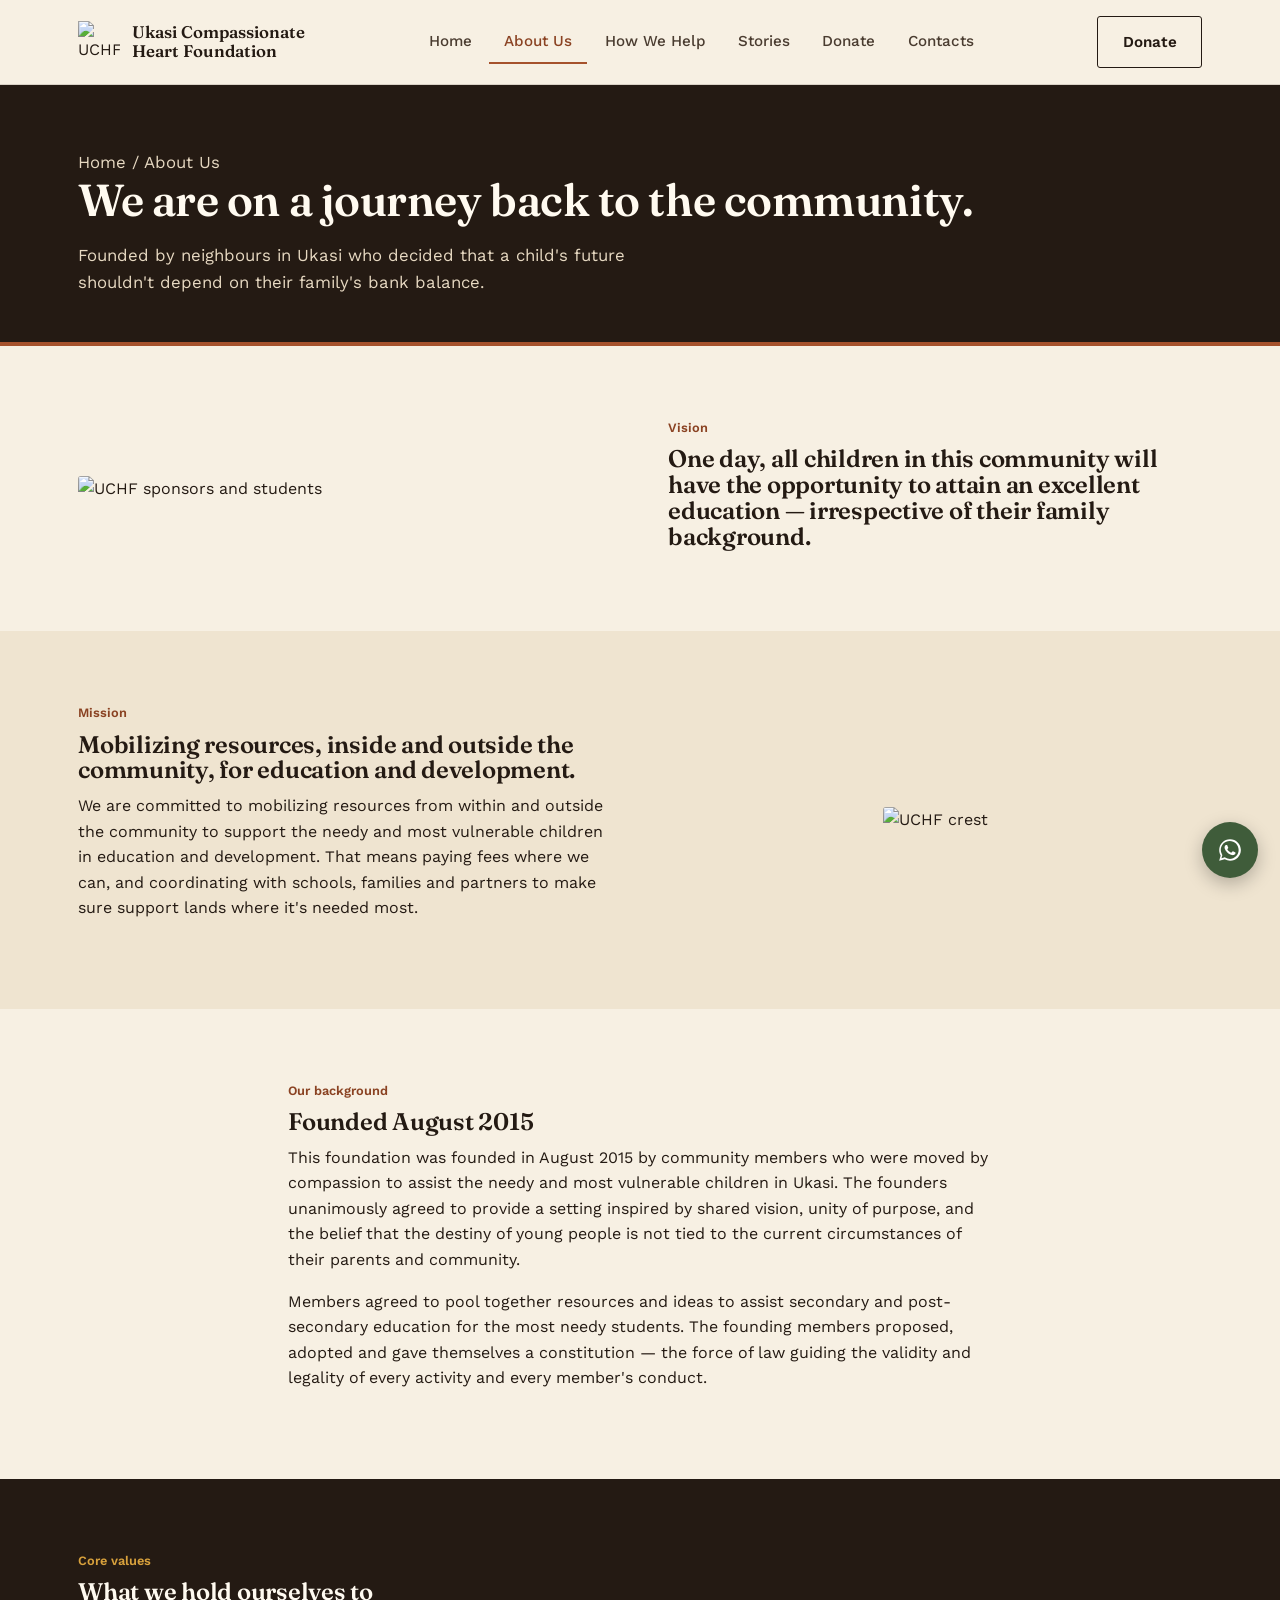
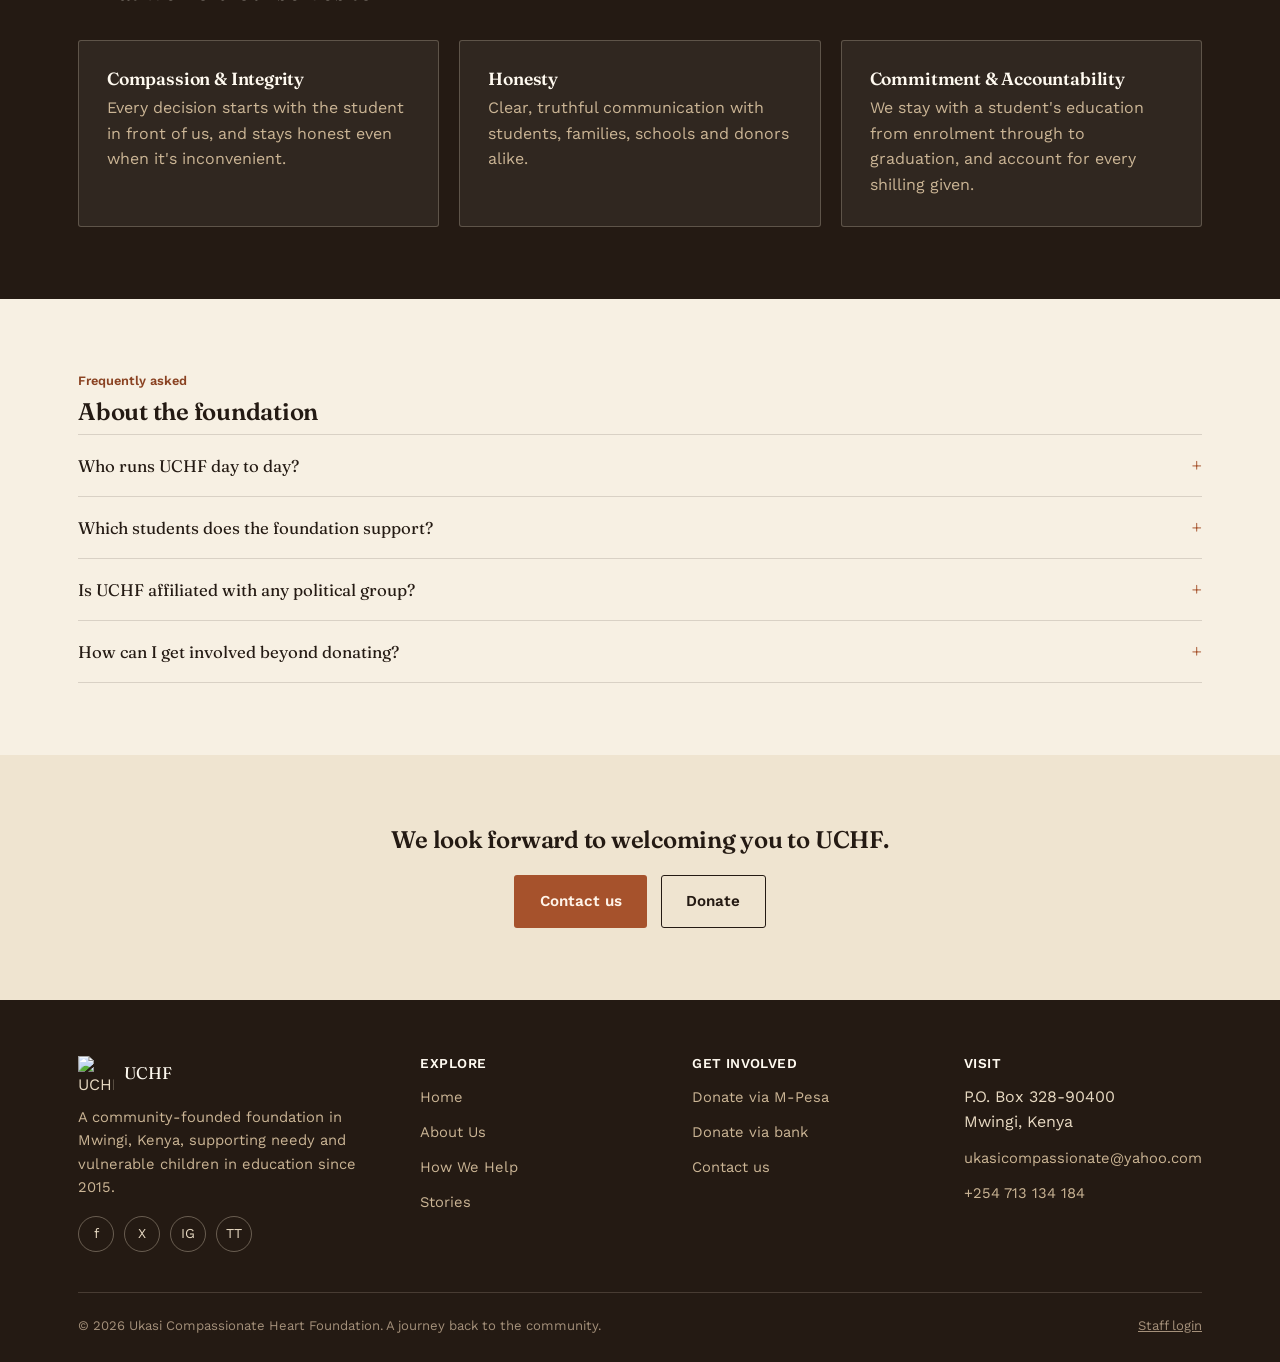
==== about.html @ 21df184b "feat: rebuild UCHF website as six-page interlinked static site - Recreate ukasicompassionateheart.or" ====
<!DOCTYPE html>
<html lang="en">
<head>
<meta charset="UTF-8">
<meta name="viewport" content="width=device-width, initial-scale=1">
<title>About Us — Ukasi Compassionate Heart Foundation</title>
<meta name="description" content="Founded in August 2015 in Mwingi, Kenya — UCHF's vision, mission, background and the constitution its founding members set for themselves.">
<link rel="icon" href="https://www.ukasicompassionateheart.org/wp-content/uploads/2025/10/uchf-logo.png">
<link rel="stylesheet" href="css/style.css">
</head>
<body data-page="about">

<header class="site">
  <div class="nav-inner">
    <a class="brand" href="index.html">
      <img src="https://www.ukasicompassionateheart.org/wp-content/uploads/2025/10/uchf-logo.png" alt="UCHF logo">
      <span class="brand-text">Ukasi Compassionate<br>Heart Foundation</span>
    </a>
    <nav class="primary">
      <a href="index.html" data-nav="home">Home</a>
      <a href="about.html" data-nav="about">About Us</a>
      <a href="programs.html" data-nav="programs">How We Help</a>
      <a href="stories.html" data-nav="stories">Stories</a>
      <a href="donate.html" data-nav="donate">Donate</a>
      <a href="contact.html" data-nav="contact">Contacts</a>
    </nav>
    <div class="nav-cta">
      <a href="donate.html" class="btn btn-outline">Donate</a>
      <button class="menu-toggle" aria-label="Toggle menu"><span></span></button>
    </div>
  </div>
</header>

<section class="page-hero">
  <div class="wrap">
    <p class="crumb"><a href="index.html">Home</a> / About Us</p>
    <h1>We are on a journey back to the community.</h1>
    <p>Founded by neighbours in Ukasi who decided that a child's future shouldn't depend on their family's bank balance.</p>
  </div>
</section>

<section>
  <div class="wrap two-col">
    <img src="https://www.ukasicompassionateheart.org/wp-content/uploads/2025/10/Lucid_Origin_a_photo_of_African_sponsors_supporting_a_few_Afri_1-1024x1024.jpg" alt="UCHF sponsors and students">
    <div>
      <p class="eyebrow">Vision</p>
      <h2>One day, all children in this community will have the opportunity to attain an excellent education — irrespective of their family background.</h2>
    </div>
  </div>
</section>

<section class="bg-deep">
  <div class="wrap two-col">
    <div>
      <p class="eyebrow">Mission</p>
      <h2>Mobilizing resources, inside and outside the community, for education and development.</h2>
      <p>We are committed to mobilizing resources from within and outside the community to support the needy and most vulnerable children in education and development. That means paying fees where we can, and coordinating with schools, families and partners to make sure support lands where it's needed most.</p>
    </div>
    <img src="https://www.ukasicompassionateheart.org/wp-content/uploads/2025/10/uchf-logo.png" alt="UCHF crest" style="max-width:240px;justify-self:center">
  </div>
</section>

<section>
  <div class="wrap" style="max-width:760px">
    <p class="eyebrow">Our background</p>
    <h2>Founded August 2015</h2>
    <p>This foundation was founded in August 2015 by community members who were moved by compassion to assist the needy and most vulnerable children in Ukasi. The founders unanimously agreed to provide a setting inspired by shared vision, unity of purpose, and the belief that the destiny of young people is not tied to the current circumstances of their parents and community.</p>
    <p>Members agreed to pool together resources and ideas to assist secondary and post-secondary education for the most needy students. The founding members proposed, adopted and gave themselves a constitution — the force of law guiding the validity and legality of every activity and every member's conduct.</p>
  </div>
</section>

<section class="bg-ink">
  <div class="wrap">
    <div class="section-head">
      <p class="eyebrow">Core values</p>
      <h2>What we hold ourselves to</h2>
    </div>
    <div class="grid-3" style="gap:20px">
      <div class="card" style="background:rgba(255,252,245,.06);border-color:rgba(231,217,194,.25)">
        <h3 style="color:#fffaf0;font-size:1.1rem">Compassion &amp; Integrity</h3>
        <p style="color:#cbb595;margin:0">Every decision starts with the student in front of us, and stays honest even when it's inconvenient.</p>
      </div>
      <div class="card" style="background:rgba(255,252,245,.06);border-color:rgba(231,217,194,.25)">
        <h3 style="color:#fffaf0;font-size:1.1rem">Honesty</h3>
        <p style="color:#cbb595;margin:0">Clear, truthful communication with students, families, schools and donors alike.</p>
      </div>
      <div class="card" style="background:rgba(255,252,245,.06);border-color:rgba(231,217,194,.25)">
        <h3 style="color:#fffaf0;font-size:1.1rem">Commitment &amp; Accountability</h3>
        <p style="color:#cbb595;margin:0">We stay with a student's education from enrolment through to graduation, and account for every shilling given.</p>
      </div>
    </div>
  </div>
</section>

<section>
  <div class="wrap">
    <p class="eyebrow">Frequently asked</p>
    <h2>About the foundation</h2>
    <div class="accordion">
      <div class="accordion-item">
        <button class="accordion-q"><span>Who runs UCHF day to day?</span><span class="plus">+</span></button>
        <div class="accordion-a"><p>UCHF is led by community members, including Chairman Patrick Kitonga, alongside volunteers such as Reverend Moses Muthui, who work directly with schools and families to identify students in need and see fee payments through.</p></div>
      </div>
      <div class="accordion-item">
        <button class="accordion-q"><span>Which students does the foundation support?</span><span class="plus">+</span></button>
        <div class="accordion-a"><p>Needy and vulnerable secondary and post-secondary students connected to the Ukasi community — including students with disabilities, such as beneficiaries at Maii School for the Blind and Ngaaie Special School. See real examples on our <a href="stories.html">Stories</a> page.</p></div>
      </div>
      <div class="accordion-item">
        <button class="accordion-q"><span>Is UCHF affiliated with any political group?</span><span class="plus">+</span></button>
        <div class="accordion-a"><p>No. UCHF is non-political but practical, and positions itself as a complement to — not a competitor of — other development efforts in the area.</p></div>
      </div>
      <div class="accordion-item">
        <button class="accordion-q"><span>How can I get involved beyond donating?</span><span class="plus">+</span></button>
        <div class="accordion-a"><p>Reach out through our <a href="contact.html">Contacts page</a> — we welcome volunteers, partner organisations and anyone who wants to join the network of like-minded people working toward the same goal.</p></div>
      </div>
    </div>
  </div>
</section>

<section class="bg-deep center">
  <div class="wrap" style="max-width:640px">
    <h2>We look forward to welcoming you to UCHF.</h2>
    <div class="hero-actions" style="justify-content:center;margin-top:1.4em">
      <a href="contact.html" class="btn btn-clay">Contact us</a>
      <a href="donate.html" class="btn btn-outline">Donate</a>
    </div>
  </div>
</section>

<div id="uchf-footer"></div>
<script src="js/main.js"></script>
<script src="js/footer.js"></script>
<div class="lightbox" id="lightbox"><button class="lightbox-close" aria-label="Close">✕</button><img src="" alt=""></div>
<div class="toast" id="toast"></div>
<div class="wa-widget" id="wa-widget">
  <div class="wa-panel" id="wa-panel">
    <div class="wa-panel-head">
      <img src="https://www.ukasicompassionateheart.org/wp-content/uploads/2025/10/uchf-logo.png" alt="UCHF logo">
      <div><strong>Ukasi Compassionate Heart Foundation</strong><span>Typically replies within a day</span></div>
    </div>
    <p class="wa-panel-msg">Hi 👋 — have a question about donating or sponsoring a student? Message us directly on WhatsApp.</p>
    <a class="wa-start" href="https://wa.me/254713134184?text=Hi%20UCHF%2C%20I%27d%20like%20to%20ask%20about..." target="_blank" rel="noopener">Start chat</a>
  </div>
  <button class="wa-toggle-btn" id="wa-toggle" aria-label="Toggle WhatsApp chat" aria-expanded="false">
    <svg class="ic-chat" viewBox="0 0 24 24"><path d="M12.04 2c-5.52 0-10 4.48-10 10 0 1.77.46 3.5 1.34 5.02L2 22l5.13-1.35A9.96 9.96 0 0 0 12.04 22c5.52 0 10-4.48 10-10s-4.48-10-10-10zm0 18.2c-1.6 0-3.16-.43-4.52-1.24l-.32-.19-3.05.8.81-2.97-.21-.3a8.2 8.2 0 0 1-1.26-4.3c0-4.54 3.7-8.24 8.25-8.24 4.54 0 8.24 3.7 8.24 8.24 0 4.55-3.7 8.2-8.24 8.2zm4.52-6.16c-.25-.13-1.47-.72-1.7-.81-.23-.08-.4-.13-.56.13-.17.25-.64.81-.79.98-.14.17-.29.19-.54.06-.25-.13-1.04-.38-1.98-1.22-.73-.65-1.23-1.46-1.37-1.71-.14-.25-.02-.38.11-.51.11-.11.25-.29.37-.44.12-.15.16-.25.25-.42.08-.17.04-.31-.02-.44-.06-.13-.56-1.35-.77-1.85-.2-.48-.41-.42-.56-.43h-.48c-.17 0-.44.06-.67.31-.23.25-.87.85-.87 2.08 0 1.23.89 2.42 1.02 2.58.13.17 1.75 2.67 4.24 3.74.59.26 1.06.41 1.42.52.6.19 1.14.16 1.57.1.48-.07 1.47-.6 1.68-1.18.21-.58.21-1.08.14-1.18-.06-.1-.23-.16-.48-.29z"/></svg>
    <svg class="ic-close" viewBox="0 0 24 24"><path d="M6 6L18 18M18 6L6 18" stroke="#fff" stroke-width="2.4" stroke-linecap="round"/></svg>
  </button>
</div>
</body>
</html>
---- css/style.css ----
@import url('https://fonts.googleapis.com/css2?family=Fraunces:ital,opsz,wght@0,9..144,400;0,9..144,500;0,9..144,600;0,9..144,700;1,9..144,500&family=Work+Sans:wght@400;500;600;700&display=swap');

:root{
  --ink:#241a13;
  --ink-soft:#4a3c30;
  --paper:#f7f0e3;
  --paper-deep:#efe4d0;
  --card:#fffcf5;
  --clay:#a6522c;
  --clay-deep:#8a4222;
  --gold:#d8a13c;
  --green:#3f5c3a;
  --green-deep:#2c4128;
  --line:rgba(36,26,19,.14);
  --shadow:0 1px 0 rgba(36,26,19,.08);
  --radius:3px;
  --maxw:1180px;
}

*{box-sizing:border-box}
html{scroll-behavior:smooth}
body{
  margin:0;
  background:var(--paper);
  color:var(--ink);
  font-family:'Work Sans',system-ui,sans-serif;
  font-size:16px;
  line-height:1.6;
  -webkit-font-smoothing:antialiased;
}
img{max-width:100%;display:block}
a{color:inherit}
h1,h2,h3,h4{
  font-family:'Fraunces',Georgia,serif;
  font-weight:600;
  line-height:1.08;
  margin:0 0 .4em;
  letter-spacing:-.01em;
}
p{margin:0 0 1em}
.wrap{max-width:var(--maxw);margin:0 auto;padding:0 28px}
.eyebrow{
  font-family:'Work Sans',sans-serif;
  font-size:.8rem;
  font-weight:600;
  color:var(--clay-deep);
  margin:0 0 .6em;
}
.btn{
  display:inline-flex;
  align-items:center;
  gap:.5em;
  padding:.85em 1.6em;
  border-radius:var(--radius);
  font-weight:600;
  font-size:.95rem;
  text-decoration:none;
  border:1.5px solid transparent;
  cursor:pointer;
  transition:transform .15s ease, background-color .15s ease, border-color .15s ease, color .15s ease;
  font-family:'Work Sans',sans-serif;
}
.btn:hover{transform:translateY(-1px)}
.btn-clay{background:var(--clay);color:#fff4e9}
.btn-clay:hover{background:var(--clay-deep)}
.btn-outline{border-color:var(--ink);color:var(--ink);background:transparent}
.btn-outline:hover{background:var(--ink);color:var(--paper)}
.btn-ghost{border-color:rgba(255,252,245,.5);color:#fffaf0;background:transparent}
.btn-ghost:hover{background:rgba(255,252,245,.15)}

/* ---------- header ---------- */
header.site{
  position:sticky;top:0;z-index:50;
  background:var(--paper);
  border-bottom:1px solid var(--line);
}
.nav-inner{
  max-width:var(--maxw);margin:0 auto;padding:16px 28px;
  display:flex;align-items:center;justify-content:space-between;
}
.brand{display:flex;align-items:center;gap:12px;text-decoration:none}
.brand img{height:42px;width:42px;object-fit:contain}
.brand-text{font-family:'Fraunces',serif;font-weight:600;font-size:1.05rem;color:var(--ink);line-height:1.15}
.brand-text small{display:block;font-family:'Work Sans',sans-serif;font-weight:500;font-size:.68rem;letter-spacing:.02em;color:var(--ink-soft)}
nav.primary{display:flex;align-items:center;gap:2px}
nav.primary a{
  padding:.6em 1em;text-decoration:none;color:var(--ink-soft);
  font-weight:500;font-size:.95rem;border-bottom:2px solid transparent;
}
nav.primary a:hover{color:var(--ink)}
nav.primary a.active{color:var(--clay-deep);border-bottom-color:var(--clay)}
.nav-cta{display:flex;align-items:center;gap:10px}
.menu-toggle{
  display:none;background:none;border:1.5px solid var(--ink);border-radius:var(--radius);
  width:42px;height:42px;cursor:pointer;position:relative;
}
.menu-toggle span, .menu-toggle span::before, .menu-toggle span::after{
  content:'';position:absolute;left:11px;right:11px;height:2px;background:var(--ink);transition:.2s;
}
.menu-toggle span{top:20px}
.menu-toggle span::before{top:-7px}
.menu-toggle span::after{top:7px}
.menu-toggle.open span{background:transparent}
.menu-toggle.open span::before{transform:rotate(45deg);top:0}
.menu-toggle.open span::after{transform:rotate(-45deg);top:0}

@media (max-width:860px){
  nav.primary{
    position:fixed;inset:73px 0 0 0;background:var(--paper);
    flex-direction:column;align-items:stretch;padding:10px 28px 28px;
    transform:translateY(-8px);opacity:0;pointer-events:none;transition:.18s ease;
    border-top:1px solid var(--line);
  }
  nav.primary.open{transform:translateY(0);opacity:1;pointer-events:auto}
  nav.primary a{padding:.9em 0;border-bottom:1px solid var(--line);font-size:1.05rem}
  .nav-cta .btn-outline{display:none}
  .menu-toggle{display:block}
}

/* ---------- hero ---------- */
.hero{position:relative;overflow:hidden;background:var(--ink)}
.hero-grid{
  max-width:var(--maxw);margin:0 auto;padding:0 28px;
  display:grid;grid-template-columns:1.1fr .9fr;align-items:center;gap:40px;min-height:560px;
}
.hero-copy{padding:64px 0;color:#fbf4e6}
.hero h1{font-size:clamp(2.4rem,5vw,3.6rem);color:#fffaf0}
.hero p.lede{font-size:1.15rem;color:#e7d9c2;max-width:46ch;margin-bottom:1.6em}
.hero-actions{display:flex;gap:14px;flex-wrap:wrap}
.hero-photo{position:relative;height:100%;min-height:420px}
.hero-photo img{width:100%;height:100%;object-fit:cover;border-radius:var(--radius)}
.hero-photo::after{
  content:'';position:absolute;inset:0;
  background:linear-gradient(160deg, rgba(166,82,44,.28), transparent 55%);
  border-radius:var(--radius);
}
@media (max-width:860px){
  .hero-grid{grid-template-columns:1fr;min-height:auto}
  .hero-photo{min-height:260px;order:-1;margin-top:28px}
  .hero-copy{padding:36px 0 8px}
}

/* page header (non-home) */
.page-hero{background:var(--ink);color:#fbf4e6;padding:64px 0 46px;border-bottom:4px solid var(--clay)}
.page-hero h1{color:#fffaf0;font-size:clamp(2rem,4vw,2.8rem)}
.page-hero p{color:#e7d9c2;max-width:60ch;font-size:1.05rem;margin:0}
.crumb{font-size:.85rem;color:#cbb595;margin-bottom:.8em}
.crumb a{color:#e7d9c2;text-decoration:none}
.crumb a:hover{text-decoration:underline}

/* ---------- sections ---------- */
section{padding:72px 0}
section.tight{padding:48px 0}
.section-head{max-width:640px;margin-bottom:2.2em}
.section-head.center{margin-left:auto;margin-right:auto;text-align:center}
.bg-deep{background:var(--paper-deep)}
.bg-ink{background:var(--ink);color:#f3e8d6}
.bg-ink h2{color:#fffaf0}
.bg-ink .eyebrow{color:var(--gold)}

.two-col{display:grid;grid-template-columns:1fr 1fr;gap:56px;align-items:center}
@media (max-width:860px){.two-col{grid-template-columns:1fr;gap:32px}}
.two-col img{border-radius:var(--radius)}

.grid-3{display:grid;grid-template-columns:repeat(3,1fr);gap:28px}
.grid-2{display:grid;grid-template-columns:1fr 1fr;gap:28px}
@media (max-width:860px){.grid-3{grid-template-columns:1fr}.grid-2{grid-template-columns:1fr}}

.card{
  background:var(--card);border:1px solid var(--line);border-radius:var(--radius);
  padding:28px;
}

.value-list{list-style:none;margin:0;padding:0;display:grid;gap:0}
.value-list li{
  padding:18px 0;border-top:1px solid var(--line);
  display:flex;gap:18px;align-items:baseline;
}
.value-list li:last-child{border-bottom:1px solid var(--line)}
.value-list .num{font-family:'Fraunces',serif;font-size:.85rem;color:var(--clay-deep);min-width:2em}

.goal-list{list-style:none;margin:0;padding:0}
.goal-list li{
  padding:16px 0 16px 22px;border-top:1px solid var(--line);position:relative;
}
.goal-list li:last-child{border-bottom:1px solid var(--line)}
.goal-list li::before{
  content:'';position:absolute;left:0;top:26px;width:9px;height:9px;background:var(--green);border-radius:50%;
}

/* highlight / story cards */
.story-card{
  display:flex;flex-direction:column;background:var(--card);border:1px solid var(--line);border-radius:var(--radius);overflow:hidden;
}
.story-card .thumb{aspect-ratio:4/3;overflow:hidden;background:var(--paper-deep);cursor:zoom-in}
.story-card .thumb img{width:100%;height:100%;object-fit:cover;transition:transform .4s ease}
.story-card:hover .thumb img{transform:scale(1.045)}
.story-card .body{padding:22px 22px 24px;display:flex;flex-direction:column;gap:.5em;flex:1}
.story-card .date{font-size:.78rem;color:var(--ink-soft);letter-spacing:.02em}
.story-card h3{font-size:1.15rem;margin:0}
.story-card p{color:var(--ink-soft);font-size:.95rem;margin:0;flex:1}
.story-card .readmore{font-size:.88rem;font-weight:600;color:var(--clay-deep);text-decoration:none;margin-top:.4em}

.filter-row{display:flex;gap:10px;flex-wrap:wrap;margin-bottom:32px}
.filter-btn{
  border:1.5px solid var(--ink);background:transparent;color:var(--ink);
  padding:.5em 1.1em;border-radius:999px;font-family:'Work Sans',sans-serif;
  font-size:.86rem;font-weight:600;cursor:pointer;transition:.15s;
}
.filter-btn.active,.filter-btn:hover{background:var(--ink);color:var(--paper)}

/* stats */
.stat-row{display:flex;flex-wrap:wrap;gap:0;border-top:1px solid var(--line);border-bottom:1px solid var(--line)}
.stat{flex:1;min-width:150px;padding:26px 20px;border-left:1px solid var(--line)}
.stat:first-child{border-left:none}
.stat .n{font-family:'Fraunces',serif;font-size:2.2rem;color:var(--clay-deep);display:block}
.stat .l{font-size:.85rem;color:var(--ink-soft)}
@media (max-width:640px){.stat{border-left:none;border-top:1px solid var(--line)}.stat:first-child{border-top:none}}

/* donate */
.tabs{display:flex;gap:8px;margin-bottom:0;border-bottom:1px solid var(--line)}
.tab-btn{
  background:none;border:none;padding:14px 22px;font-family:'Work Sans',sans-serif;
  font-weight:600;font-size:.98rem;color:var(--ink-soft);cursor:pointer;border-bottom:2px solid transparent;margin-bottom:-1px;
}
.tab-btn.active{color:var(--ink);border-bottom-color:var(--clay)}
.tab-panel{display:none;padding:32px 0}
.tab-panel.active{display:block}
.give-row{
  display:flex;align-items:center;justify-content:space-between;gap:16px;
  padding:16px 20px;background:var(--card);border:1px solid var(--line);border-radius:var(--radius);margin-bottom:12px;
}
.give-row .lbl{font-size:.78rem;color:var(--ink-soft);letter-spacing:.02em}
.give-row .val{font-family:'Fraunces',serif;font-size:1.3rem}
.copy-btn{
  border:1.5px solid var(--ink);background:transparent;border-radius:var(--radius);
  padding:.5em .9em;font-size:.82rem;font-weight:600;cursor:pointer;white-space:nowrap;
}
.copy-btn:hover{background:var(--ink);color:var(--paper)}
.copy-btn.copied{background:var(--green);border-color:var(--green);color:#fff}

/* contact */
.contact-grid{display:grid;grid-template-columns:.9fr 1.1fr;gap:48px}
@media (max-width:860px){.contact-grid{grid-template-columns:1fr}}
.field{margin-bottom:18px}
.field label{display:block;font-size:.85rem;font-weight:600;margin-bottom:.4em}
.field input,.field textarea,.field select{
  width:100%;padding:.85em 1em;border:1.5px solid var(--line);border-radius:var(--radius);
  font-family:'Work Sans',sans-serif;font-size:.98rem;background:var(--card);color:var(--ink);
}
.field textarea{resize:vertical;min-height:120px}
.field input:focus,.field textarea:focus,.field select:focus{outline:2px solid var(--clay);outline-offset:1px;border-color:var(--clay)}
.map-frame{border:1px solid var(--line);border-radius:var(--radius);overflow:hidden;height:280px}
.map-frame iframe{width:100%;height:100%;border:0}

.contact-item{display:flex;gap:16px;padding:18px 0;border-top:1px solid var(--line)}
.contact-item:last-child{border-bottom:1px solid var(--line)}
.contact-item .ic{
  width:40px;height:40px;border-radius:50%;background:var(--paper-deep);
  display:flex;align-items:center;justify-content:center;flex-shrink:0;color:var(--clay-deep);font-weight:700;
}
.contact-item h4{margin:0 0 .2em;font-size:1rem;font-family:'Work Sans',sans-serif;font-weight:600}
.contact-item p{margin:0;color:var(--ink-soft);font-size:.94rem}
.contact-item a{color:var(--ink-soft);text-decoration:none}
.contact-item a:hover{color:var(--clay-deep)}

/* accordion (goals/faq) */
.accordion-item{border-top:1px solid var(--line)}
.accordion-item:last-child{border-bottom:1px solid var(--line)}
.accordion-q{
  width:100%;text-align:left;background:none;border:none;padding:18px 0;
  display:flex;justify-content:space-between;align-items:center;cursor:pointer;
  font-family:'Fraunces',serif;font-size:1.05rem;color:var(--ink);gap:20px;
}
.accordion-q .plus{font-size:1.3rem;color:var(--clay);transition:transform .2s;flex-shrink:0}
.accordion-item.open .plus{transform:rotate(45deg)}
.accordion-a{max-height:0;overflow:hidden;transition:max-height .25s ease}
.accordion-a p{padding-bottom:18px;color:var(--ink-soft);max-width:65ch}

/* footer */
footer.site{background:var(--ink);color:#e7d9c2;padding:56px 0 26px;margin-top:0}
.footer-grid{display:grid;grid-template-columns:1.3fr 1fr 1fr 1fr;gap:36px;margin-bottom:40px}
@media (max-width:760px){.footer-grid{grid-template-columns:1fr 1fr}}
.footer-grid h4{color:#fffaf0;font-family:'Work Sans',sans-serif;font-size:.85rem;letter-spacing:.03em;margin-bottom:1em}
.footer-grid ul{list-style:none;margin:0;padding:0}
.footer-grid li{margin-bottom:.6em}
.footer-grid a{color:#cbb595;text-decoration:none;font-size:.92rem}
.footer-grid a:hover{color:#fffaf0}
.footer-brand{display:flex;align-items:center;gap:10px;margin-bottom:14px}
.footer-brand img{height:36px;width:36px}
.footer-brand span{font-family:'Fraunces',serif;color:#fffaf0;font-size:1.05rem}
.social-row{display:flex;gap:10px;margin-top:16px}
.social-row a{
  width:36px;height:36px;border-radius:50%;border:1px solid rgba(231,217,194,.35);
  display:flex;align-items:center;justify-content:center;text-decoration:none;color:#e7d9c2;font-size:.85rem;
}
.social-row a:hover{background:rgba(231,217,194,.12)}
.footer-bottom{
  border-top:1px solid rgba(231,217,194,.18);padding-top:22px;
  display:flex;justify-content:space-between;flex-wrap:wrap;gap:10px;font-size:.82rem;color:#a4907a;
}

/* whatsapp toggle widget */
.wa-widget{position:fixed;right:22px;bottom:22px;z-index:60;display:flex;flex-direction:column;align-items:flex-end;gap:14px}

.wa-panel{
  width:300px;max-width:calc(100vw - 44px);
  background:var(--card);border:1px solid var(--line);border-radius:10px;
  box-shadow:0 16px 40px rgba(20,14,9,.28);
  overflow:hidden;
  transform:translateY(12px) scale(.97);opacity:0;pointer-events:none;
  transition:transform .18s ease, opacity .18s ease;
}
.wa-widget.open .wa-panel{transform:translateY(0) scale(1);opacity:1;pointer-events:auto}

.wa-panel-head{
  background:var(--green);color:#fff;padding:16px 18px;
  display:flex;align-items:center;gap:12px;
}
.wa-panel-head img{width:34px;height:34px;border-radius:50%;background:#fff;object-fit:contain;padding:2px}
.wa-panel-head strong{display:block;font-family:'Work Sans',sans-serif;font-size:.92rem}
.wa-panel-head span{display:block;font-size:.76rem;color:rgba(255,255,255,.85)}

.wa-panel-msg{
  margin:16px 18px 0;padding:12px 14px;background:var(--paper-deep);
  border-radius:10px 10px 10px 2px;font-size:.88rem;color:var(--ink-soft);line-height:1.5;
}
.wa-start{
  display:block;margin:14px 18px 18px;text-align:center;
  background:var(--green);color:#fff;text-decoration:none;font-weight:600;
  padding:.75em 1em;border-radius:8px;font-size:.92rem;transition:background .15s;
}
.wa-start:hover{background:var(--green-deep)}

.wa-toggle-btn{
  background:var(--green);color:#fff;width:56px;height:56px;border-radius:50%;border:none;
  display:flex;align-items:center;justify-content:center;cursor:pointer;
  box-shadow:0 6px 18px rgba(0,0,0,.25);transition:transform .15s;position:relative;flex-shrink:0;
}
.wa-toggle-btn:hover{transform:scale(1.06)}
.wa-toggle-btn svg{width:26px;height:26px;fill:#fff;position:absolute;transition:opacity .15s, transform .15s}
.wa-toggle-btn .ic-close{opacity:0;transform:scale(.6) rotate(-45deg)}
.wa-widget.open .wa-toggle-btn .ic-chat{opacity:0;transform:scale(.6) rotate(45deg)}
.wa-widget.open .wa-toggle-btn .ic-close{opacity:1;transform:scale(1) rotate(0)}

/* lightbox */
.lightbox{
  position:fixed;inset:0;background:rgba(20,14,9,.88);z-index:100;
  display:none;align-items:center;justify-content:center;padding:40px;
}
.lightbox.open{display:flex}
.lightbox img{max-width:min(900px,92vw);max-height:86vh;border-radius:4px}
.lightbox-close{
  position:absolute;top:24px;right:28px;background:none;border:1.5px solid #f3e8d6;color:#f3e8d6;
  width:42px;height:42px;border-radius:50%;cursor:pointer;font-size:1.2rem;
}

/* toast */
.toast{
  position:fixed;left:50%;bottom:28px;transform:translate(-50%,20px);
  background:var(--ink);color:#fdf6e8;padding:14px 22px;border-radius:var(--radius);
  font-size:.92rem;opacity:0;pointer-events:none;transition:.25s;z-index:120;
}
.toast.show{opacity:1;transform:translate(-50%,0)}

/* utils */
.mt-0{margin-top:0}
.center{text-align:center}
.small{font-size:.88rem;color:var(--ink-soft)}
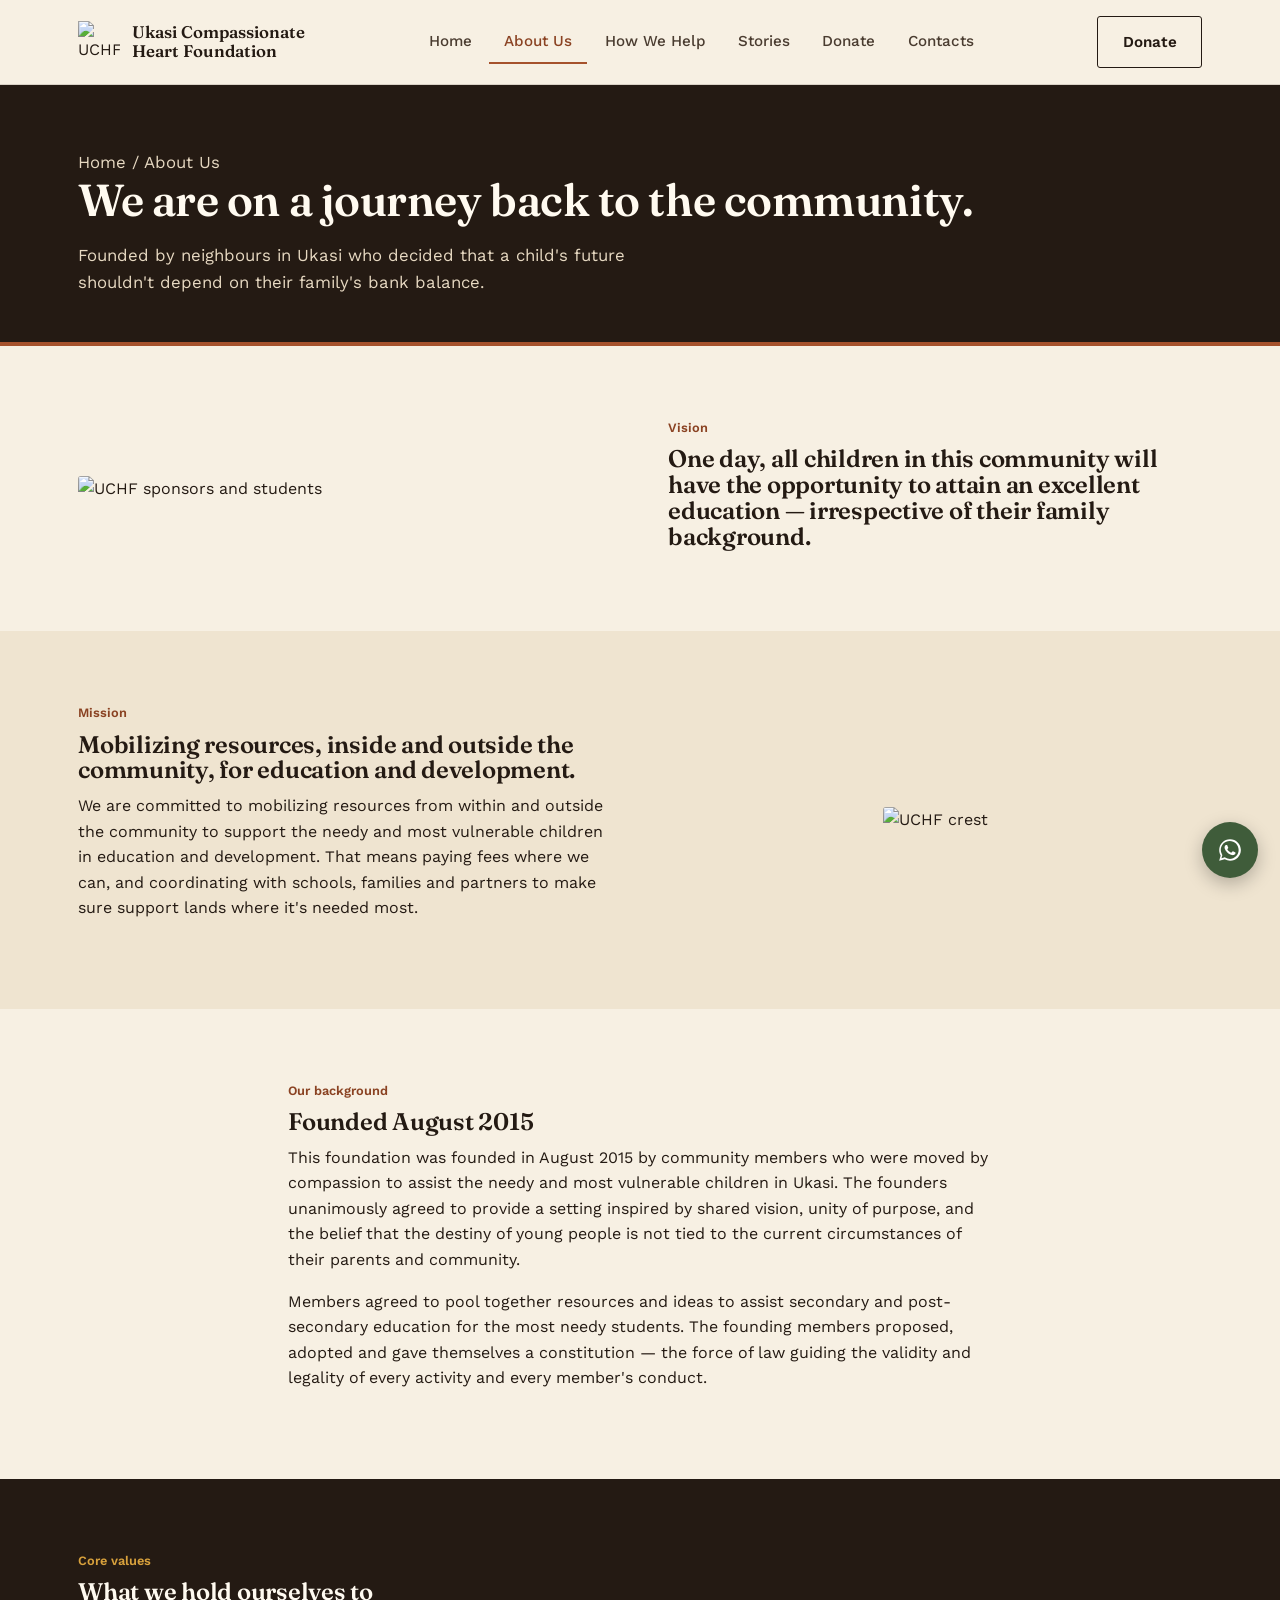
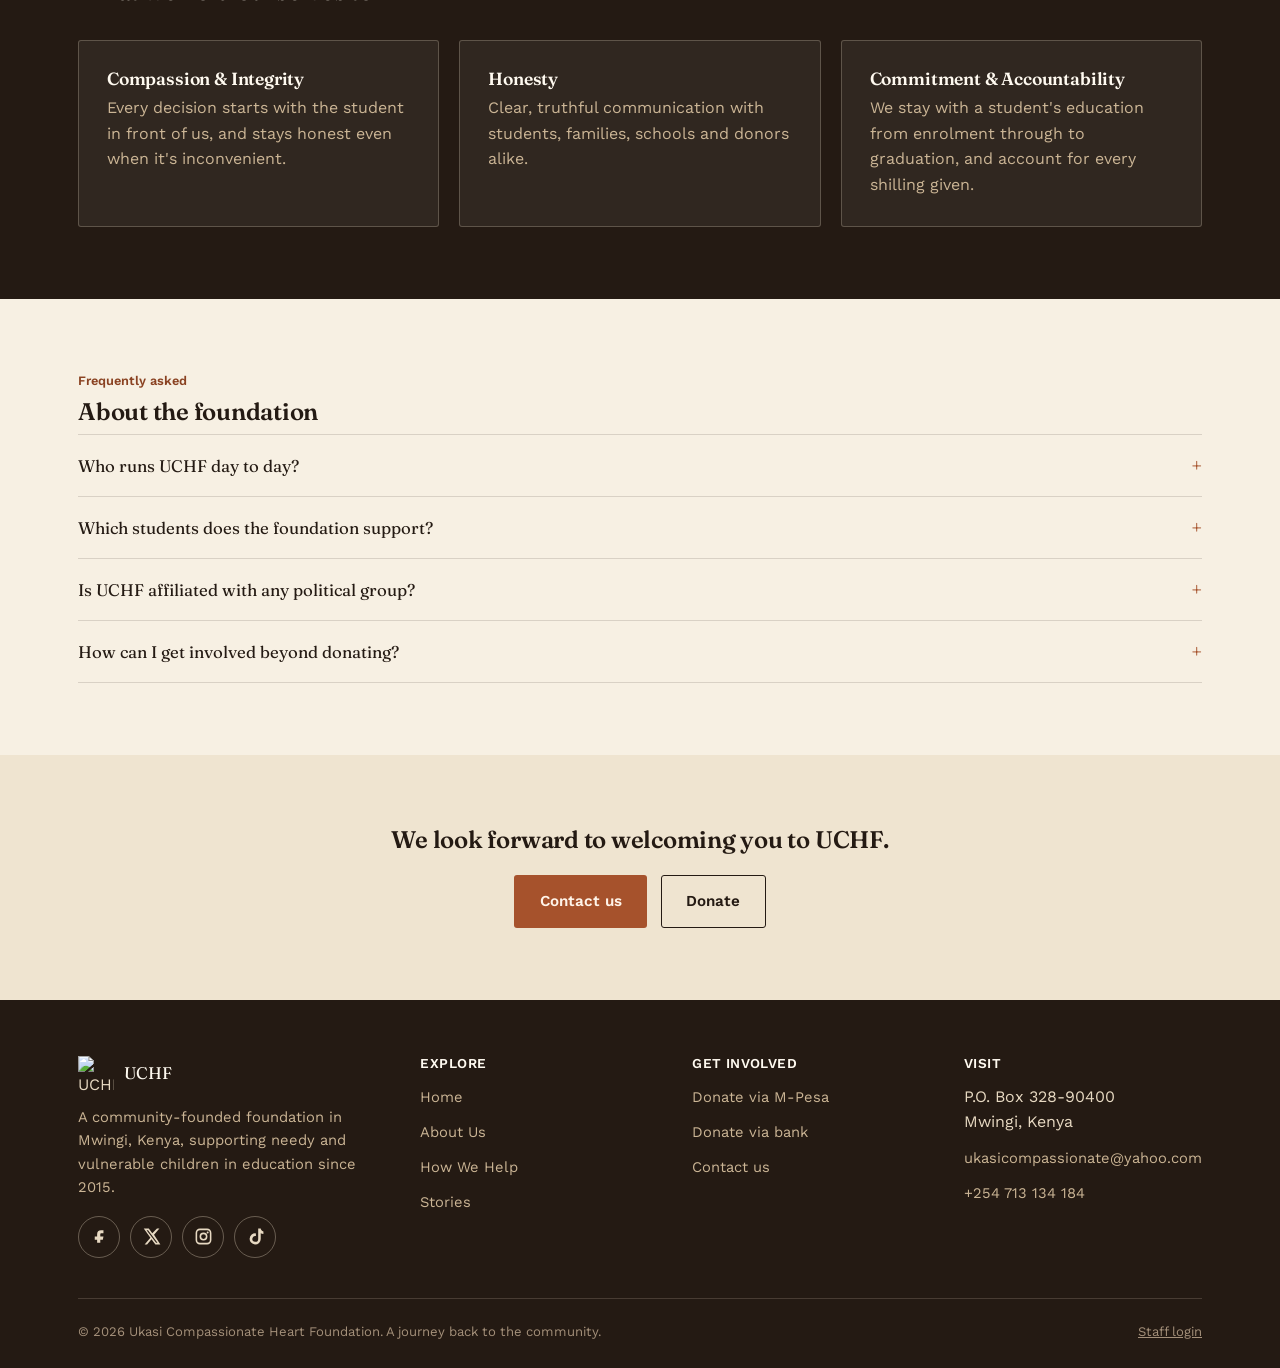
==== commit 654f962c: "feat: replace logo links with SVG favicon across all pages" ====
--- a/about.html
+++ b/about.html
@@ -5,7 +5,7 @@
 <meta name="viewport" content="width=device-width, initial-scale=1">
 <title>About Us — Ukasi Compassionate Heart Foundation</title>
 <meta name="description" content="Founded in August 2015 in Mwingi, Kenya — UCHF's vision, mission, background and the constitution its founding members set for themselves.">
-<link rel="icon" href="https://www.ukasicompassionateheart.org/wp-content/uploads/2025/10/uchf-logo.png">
+<link rel="icon" href="favicon.svg" type="image/svg+xml">
 <link rel="stylesheet" href="css/style.css">
 </head>
 <body data-page="about">
--- a/css/style.css
+++ b/css/style.css
@@ -250,8 +250,9 @@
 }
 .field textarea{resize:vertical;min-height:120px}
 .field input:focus,.field textarea:focus,.field select:focus{outline:2px solid var(--clay);outline-offset:1px;border-color:var(--clay)}
-.map-frame{border:1px solid var(--line);border-radius:var(--radius);overflow:hidden;height:280px}
-.map-frame iframe{width:100%;height:100%;border:0}
+.map-frame{border:1px solid var(--line);border-radius:var(--radius);overflow:hidden}
+.map-frame iframe{display:block;width:100%;height:240px;border:0}
+.map-frame p{margin:0;padding:12px 16px;background:var(--card);font-size:.9rem}
 
 .contact-item{display:flex;gap:16px;padding:18px 0;border-top:1px solid var(--line)}
 .contact-item:last-child{border-bottom:1px solid var(--line)}
@@ -286,15 +287,20 @@
 .footer-grid li{margin-bottom:.6em}
 .footer-grid a{color:#cbb595;text-decoration:none;font-size:.92rem}
 .footer-grid a:hover{color:#fffaf0}
+.footer-grid a:focus-visible,.social-row a:focus-visible,.footer-bottom a:focus-visible{
+  outline:2px solid var(--gold);outline-offset:4px;border-radius:2px;
+}
 .footer-brand{display:flex;align-items:center;gap:10px;margin-bottom:14px}
 .footer-brand img{height:36px;width:36px}
 .footer-brand span{font-family:'Fraunces',serif;color:#fffaf0;font-size:1.05rem}
 .social-row{display:flex;gap:10px;margin-top:16px}
 .social-row a{
-  width:36px;height:36px;border-radius:50%;border:1px solid rgba(231,217,194,.35);
-  display:flex;align-items:center;justify-content:center;text-decoration:none;color:#e7d9c2;font-size:.85rem;
-}
-.social-row a:hover{background:rgba(231,217,194,.12)}
+  width:42px;height:42px;border-radius:50%;border:1px solid rgba(231,217,194,.35);
+  display:flex;align-items:center;justify-content:center;text-decoration:none;color:#e7d9c2;
+  transition:background-color .15s ease,color .15s ease,transform .15s ease;
+}
+.social-row a:hover{background:rgba(231,217,194,.12);color:#fffaf0;transform:translateY(-2px)}
+.social-row svg{width:19px;height:19px;fill:currentColor}
 .footer-bottom{
   border-top:1px solid rgba(231,217,194,.18);padding-top:22px;
   display:flex;justify-content:space-between;flex-wrap:wrap;gap:10px;font-size:.82rem;color:#a4907a;
@@ -367,3 +373,18 @@
 .mt-0{margin-top:0}
 .center{text-align:center}
 .small{font-size:.88rem;color:var(--ink-soft)}
+
+@media (max-width:520px){
+  .wrap{padding-left:18px;padding-right:18px}
+  .nav-inner{padding-left:18px;padding-right:18px}
+  .brand{gap:8px}
+  .brand img{height:38px;width:38px}
+  .brand-text{font-size:.95rem}
+  .page-hero{padding:48px 0 36px}
+  section{padding:52px 0}
+  .card{padding:22px}
+  .footer-grid{grid-template-columns:1fr;gap:28px;margin-bottom:32px}
+  .footer-bottom{flex-direction:column;align-items:flex-start}
+  .wa-widget{right:14px;bottom:14px}
+  .wa-panel{width:min(300px,calc(100vw - 28px))}
+}
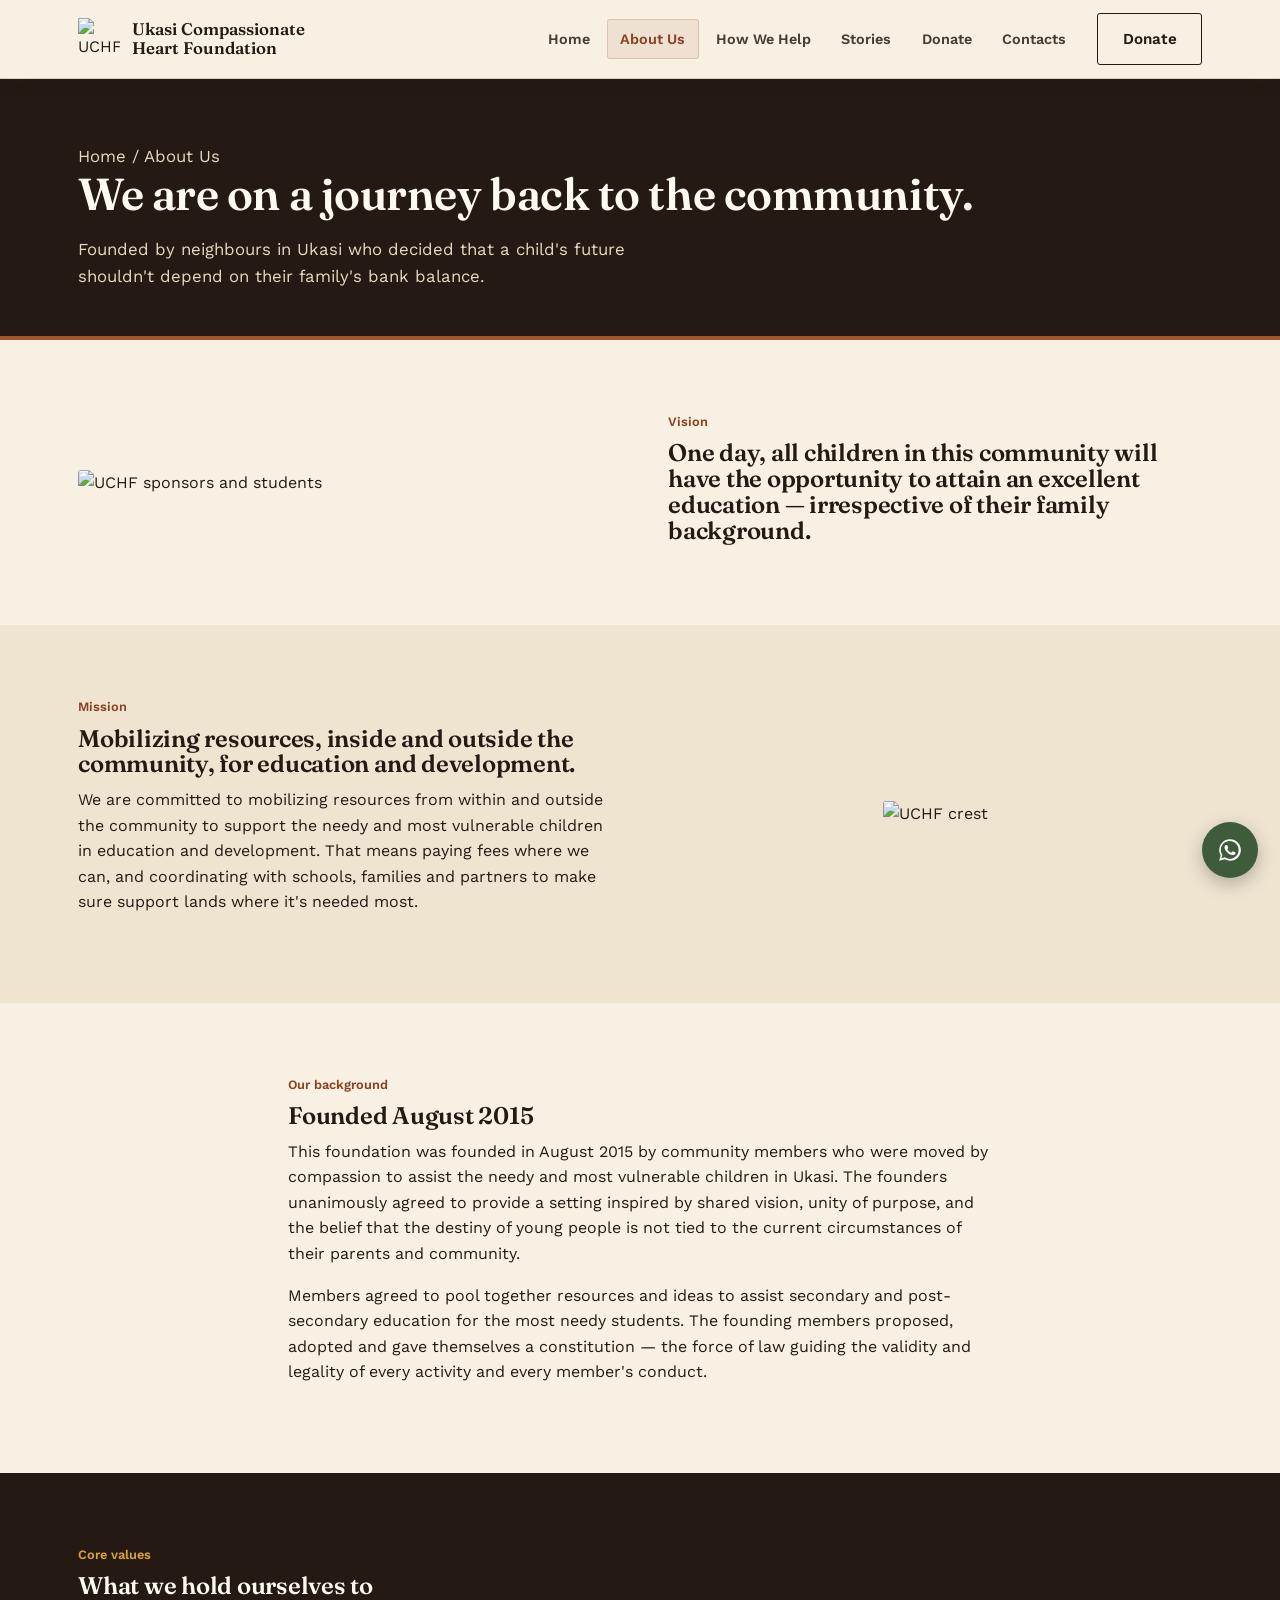
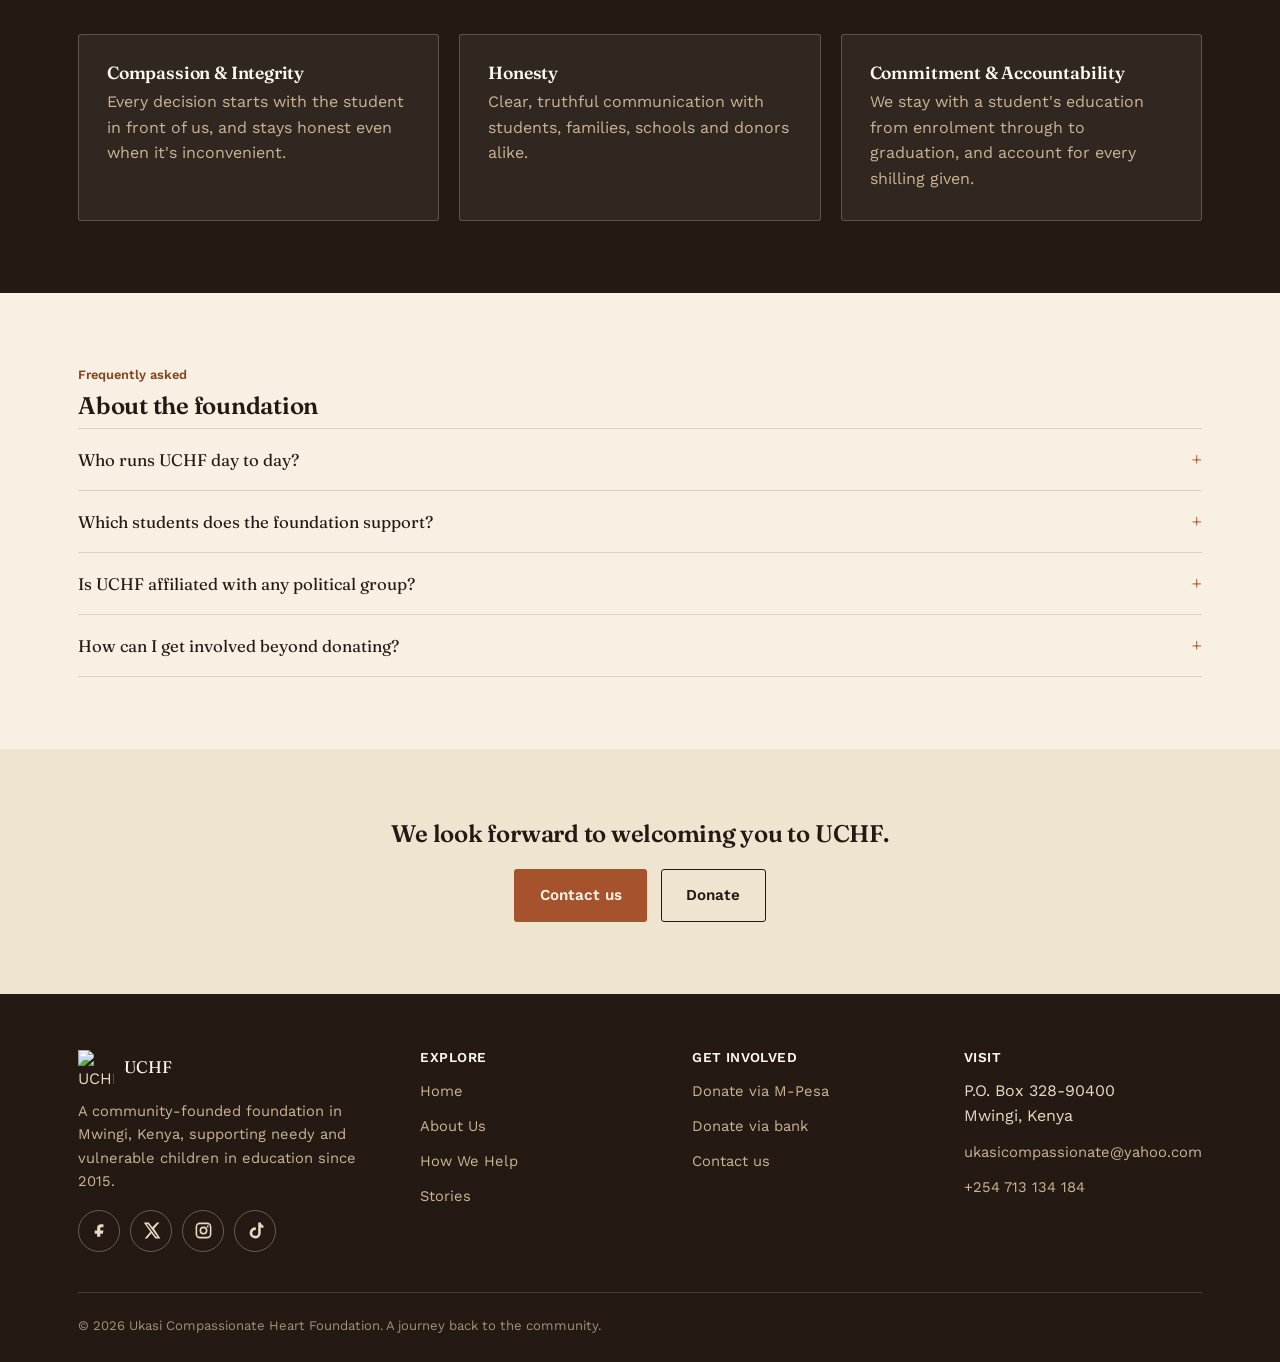
==== commit c0807328: "feat: enhance navigation accessibility and styling across multiple pages." ====
--- a/about.html
+++ b/about.html
@@ -16,7 +16,7 @@
       <img src="https://www.ukasicompassionateheart.org/wp-content/uploads/2025/10/uchf-logo.png" alt="UCHF logo">
       <span class="brand-text">Ukasi Compassionate<br>Heart Foundation</span>
     </a>
-    <nav class="primary">
+    <nav class="primary" id="primary-navigation">
       <a href="index.html" data-nav="home">Home</a>
       <a href="about.html" data-nav="about">About Us</a>
       <a href="programs.html" data-nav="programs">How We Help</a>
@@ -26,7 +26,7 @@
     </nav>
     <div class="nav-cta">
       <a href="donate.html" class="btn btn-outline">Donate</a>
-      <button class="menu-toggle" aria-label="Toggle menu"><span></span></button>
+      <button class="menu-toggle" aria-label="Toggle menu" aria-controls="primary-navigation" aria-expanded="false"><span></span></button>
     </div>
   </div>
 </header>
--- a/css/style.css
+++ b/css/style.css
@@ -73,29 +73,35 @@
   position:sticky;top:0;z-index:50;
   background:var(--paper);
   border-bottom:1px solid var(--line);
+  box-shadow:0 4px 18px rgba(36,26,19,.06);
 }
 .nav-inner{
-  max-width:var(--maxw);margin:0 auto;padding:16px 28px;
+  max-width:var(--maxw);margin:0 auto;padding:13px 28px;
   display:flex;align-items:center;justify-content:space-between;
 }
 .brand{display:flex;align-items:center;gap:12px;text-decoration:none}
 .brand img{height:42px;width:42px;object-fit:contain}
 .brand-text{font-family:'Fraunces',serif;font-weight:600;font-size:1.05rem;color:var(--ink);line-height:1.15}
 .brand-text small{display:block;font-family:'Work Sans',sans-serif;font-weight:500;font-size:.68rem;letter-spacing:.02em;color:var(--ink-soft)}
-nav.primary{display:flex;align-items:center;gap:2px}
+nav.primary{display:flex;align-items:center;gap:4px;margin-left:auto;margin-right:18px}
 nav.primary a{
-  padding:.6em 1em;text-decoration:none;color:var(--ink-soft);
-  font-weight:500;font-size:.95rem;border-bottom:2px solid transparent;
-}
-nav.primary a:hover{color:var(--ink)}
-nav.primary a.active{color:var(--clay-deep);border-bottom-color:var(--clay)}
+  padding:.55em .85em;text-decoration:none;color:var(--ink-soft);
+  font-weight:600;font-size:.9rem;border:1px solid transparent;border-radius:var(--radius);
+  transition:color .15s ease,background-color .15s ease,border-color .15s ease;
+}
+nav.primary a:hover{color:var(--ink);background:var(--paper-deep)}
+nav.primary a.active{color:var(--clay-deep);background:rgba(166,82,44,.09);border-color:rgba(166,82,44,.22)}
 .nav-cta{display:flex;align-items:center;gap:10px}
 .menu-toggle{
-  display:none;background:none;border:1.5px solid var(--ink);border-radius:var(--radius);
-  width:42px;height:42px;cursor:pointer;position:relative;
+  display:none;background:var(--paper);border:1.5px solid var(--ink);border-radius:var(--radius);
+  width:44px;height:44px;cursor:pointer;position:relative;transition:background-color .15s ease,color .15s ease;
+}
+.menu-toggle:hover,.menu-toggle.open{background:var(--ink);color:var(--paper)}
+.menu-toggle:focus-visible,nav.primary a:focus-visible,.brand:focus-visible,.nav-cta a:focus-visible{
+  outline:2px solid var(--clay);outline-offset:3px;
 }
 .menu-toggle span, .menu-toggle span::before, .menu-toggle span::after{
-  content:'';position:absolute;left:11px;right:11px;height:2px;background:var(--ink);transition:.2s;
+  content:'';position:absolute;left:11px;right:11px;height:2px;background:currentColor;transition:.2s;
 }
 .menu-toggle span{top:20px}
 .menu-toggle span::before{top:-7px}
@@ -106,13 +112,15 @@
 
 @media (max-width:860px){
   nav.primary{
-    position:fixed;inset:73px 0 0 0;background:var(--paper);
-    flex-direction:column;align-items:stretch;padding:10px 28px 28px;
-    transform:translateY(-8px);opacity:0;pointer-events:none;transition:.18s ease;
-    border-top:1px solid var(--line);
+    position:fixed;inset:69px 0 0 0;background:var(--paper);
+    flex-direction:column;align-items:stretch;gap:0;margin:0;padding:14px 18px 28px;
+    transform:translateY(-12px);opacity:0;pointer-events:none;transition:transform .2s ease,opacity .2s ease;
+    border-top:1px solid var(--line);box-shadow:0 16px 28px rgba(36,26,19,.12);
   }
   nav.primary.open{transform:translateY(0);opacity:1;pointer-events:auto}
-  nav.primary a{padding:.9em 0;border-bottom:1px solid var(--line);font-size:1.05rem}
+  nav.primary a{padding:1em 12px;border-bottom:1px solid var(--line);font-size:1rem;border-radius:0}
+  nav.primary a:first-child{border-top:1px solid var(--line)}
+  nav.primary a.active{border-left:3px solid var(--clay);padding-left:9px}
   .nav-cta .btn-outline{display:none}
   .menu-toggle{display:block}
 }
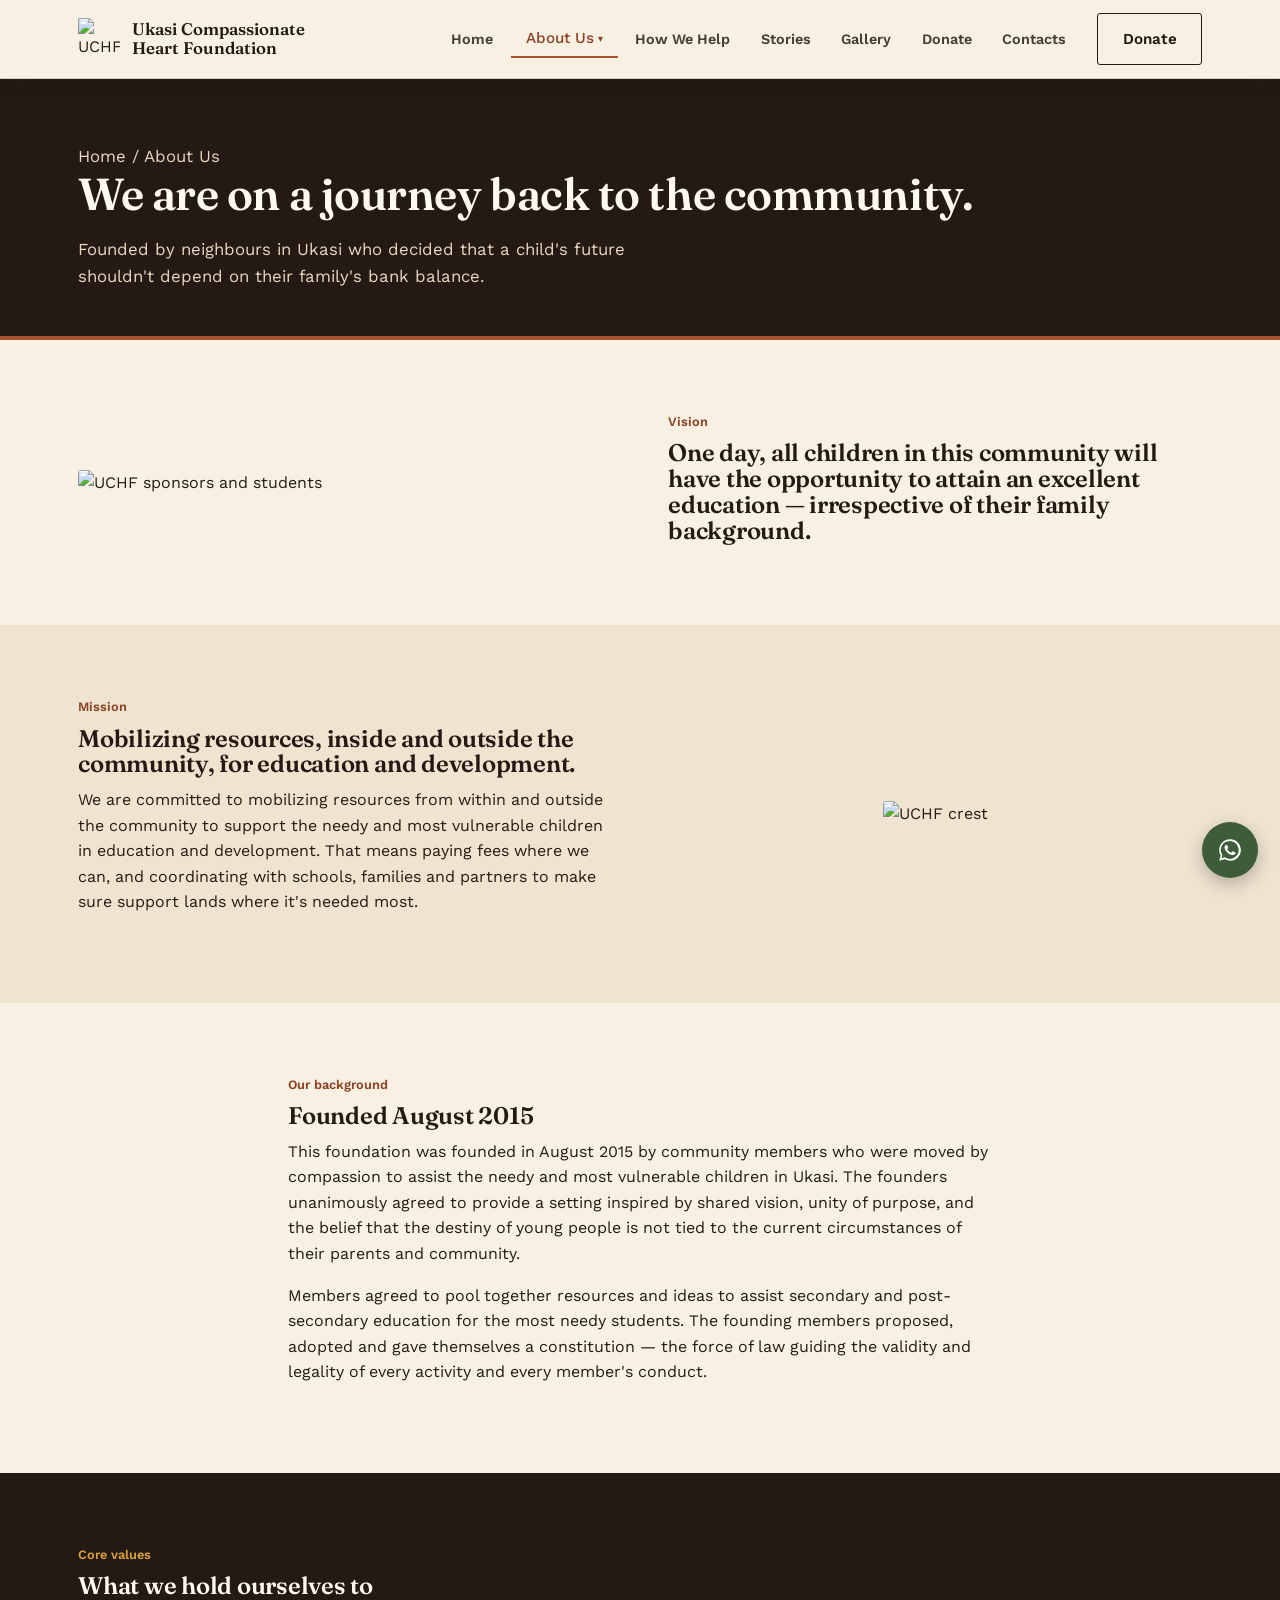
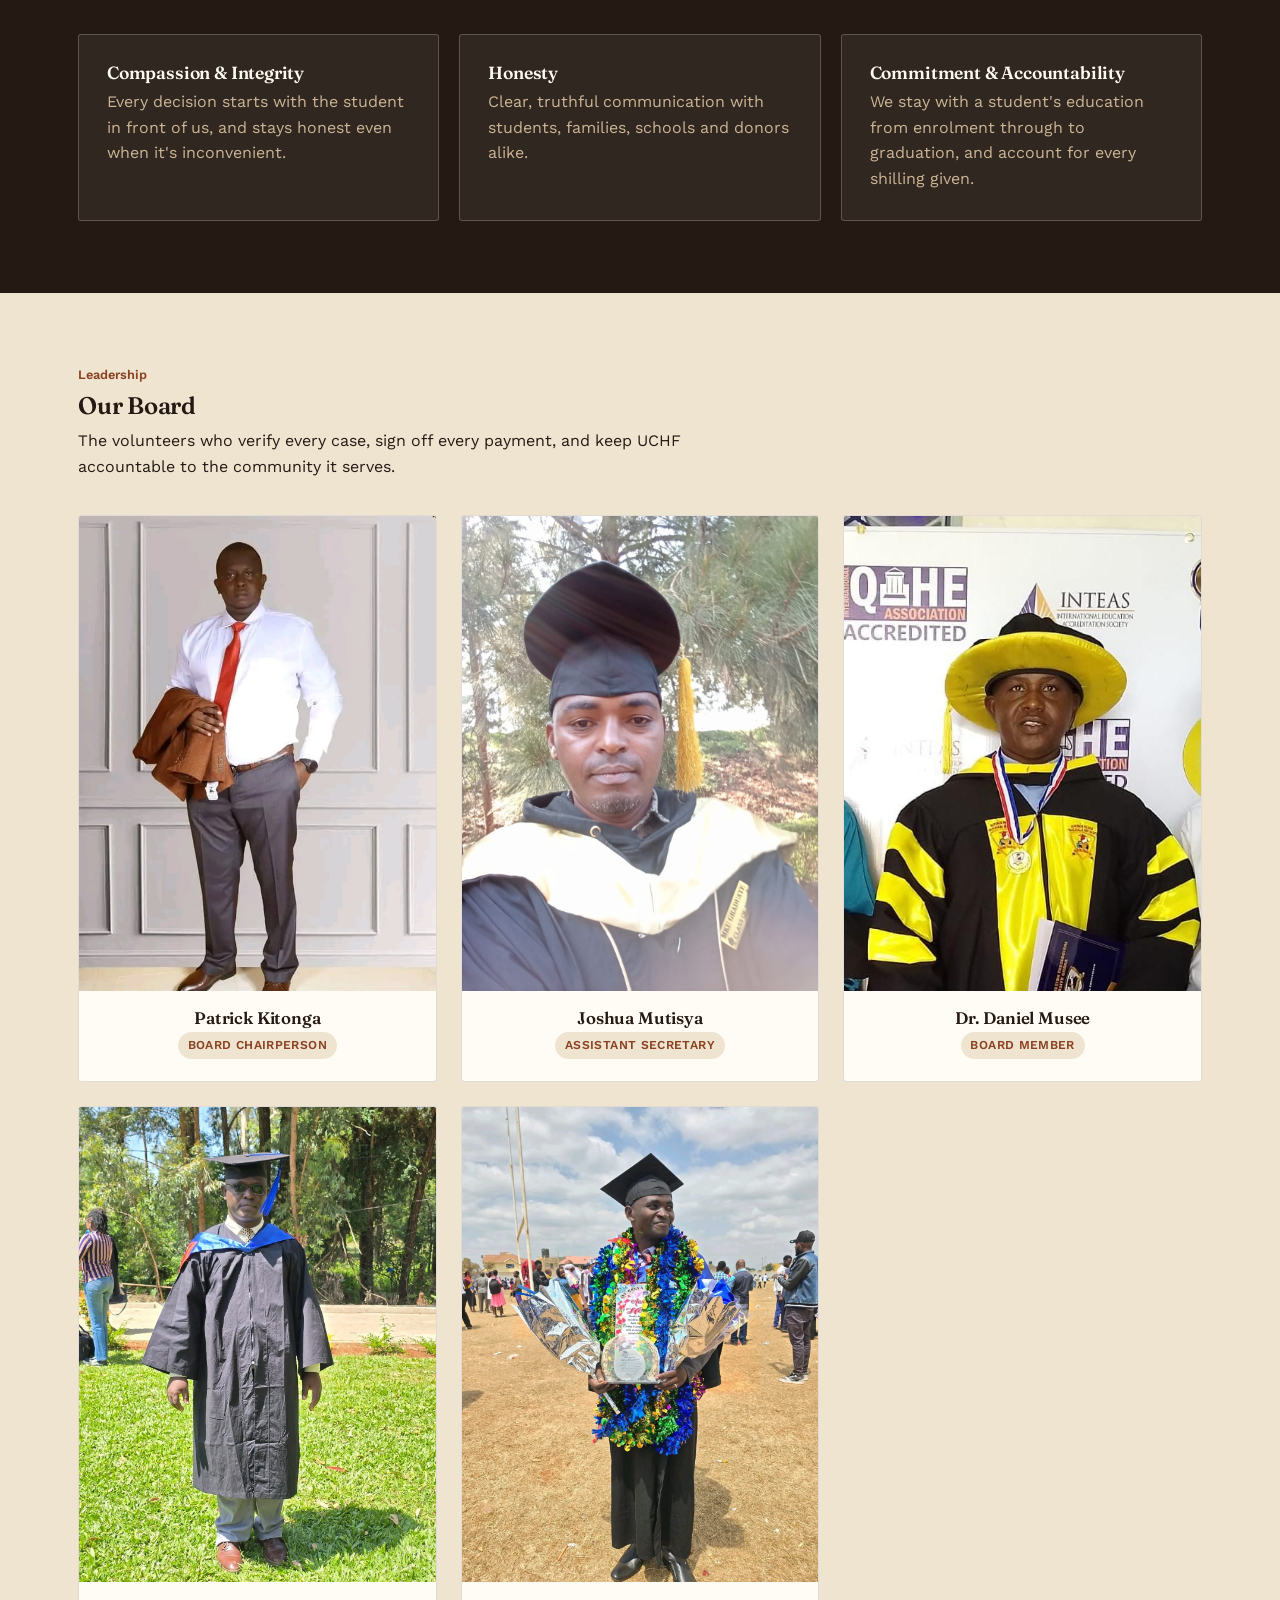
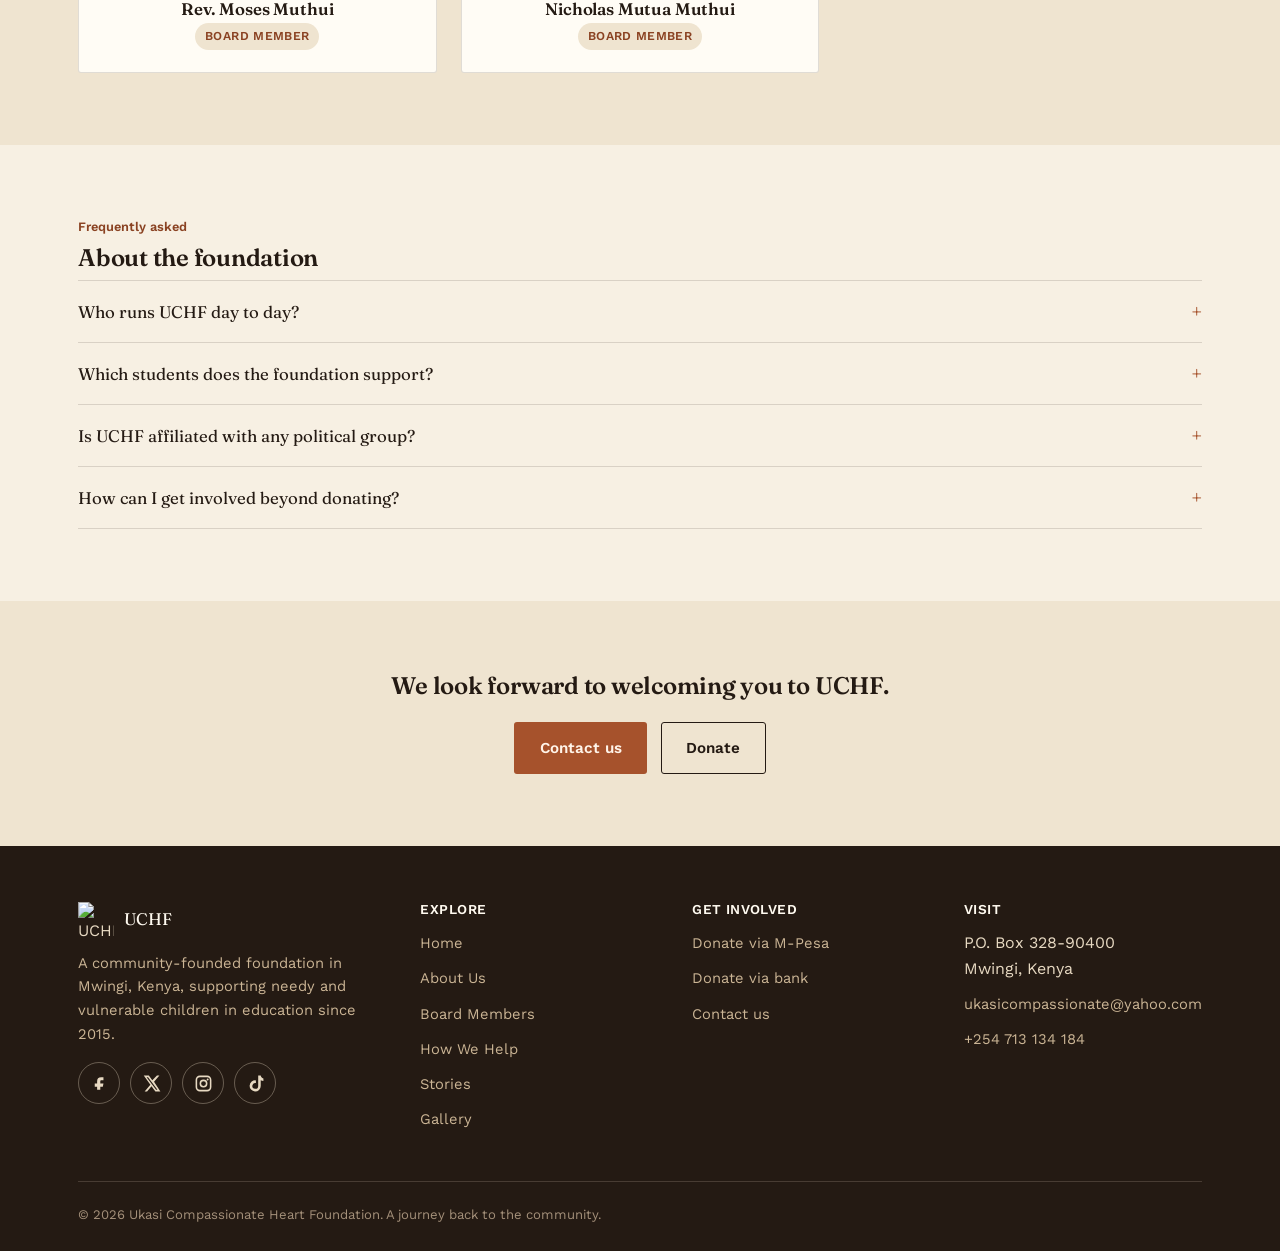
==== commit b60af1a9: "feat: add Board Members section and Gallery page with dropdown filters - Add Board Members section o" ====
--- a/about.html
+++ b/about.html
@@ -18,9 +18,16 @@
     </a>
     <nav class="primary" id="primary-navigation">
       <a href="index.html" data-nav="home">Home</a>
-      <a href="about.html" data-nav="about">About Us</a>
+      <div class="nav-drop">
+        <button class="nav-drop-btn" type="button" data-nav="about" aria-haspopup="true" aria-expanded="false">About Us <span class="caret">▾</span></button>
+        <div class="nav-drop-menu">
+          <a href="about.html" data-nav="about">Overview</a>
+          <a href="about.html#board" data-nav="about">Board Members</a>
+        </div>
+      </div>
       <a href="programs.html" data-nav="programs">How We Help</a>
       <a href="stories.html" data-nav="stories">Stories</a>
+      <a href="gallery.html" data-nav="gallery">Gallery</a>
       <a href="donate.html" data-nav="donate">Donate</a>
       <a href="contact.html" data-nav="contact">Contacts</a>
     </nav>
@@ -92,6 +99,53 @@
   </div>
 </section>
 
+<section id="board" class="bg-deep">
+  <div class="wrap">
+    <div class="section-head">
+      <p class="eyebrow">Leadership</p>
+      <h2>Our Board</h2>
+      <p>The volunteers who verify every case, sign off every payment, and keep UCHF accountable to the community it serves.</p>
+    </div>
+    <div class="board-grid">
+      <div class="board-card">
+        <div class="photo"><img src="assets/board/patrick-kitonga.jpeg" alt="Patrick Kitonga"></div>
+        <div class="info">
+          <h3>Patrick Kitonga</h3>
+          <span class="role">Board Chairperson</span>
+        </div>
+      </div>
+      <div class="board-card">
+        <div class="photo"><img src="assets/board/joshua-mutisya.jpeg" alt="Joshua Mutisya"></div>
+        <div class="info">
+          <h3>Joshua Mutisya</h3>
+          <span class="role">Assistant Secretary</span>
+        </div>
+      </div>
+      <div class="board-card">
+        <div class="photo"><img src="assets/board/daniel-musee.jpeg" alt="Dr. Daniel Musee"></div>
+        <div class="info">
+          <h3>Dr. Daniel Musee</h3>
+          <span class="role">Board Member</span>
+        </div>
+      </div>
+      <div class="board-card">
+        <div class="photo"><img src="assets/board/moses-muthui.jpeg" alt="Rev. Moses Muthui"></div>
+        <div class="info">
+          <h3>Rev. Moses Muthui</h3>
+          <span class="role">Board Member</span>
+        </div>
+      </div>
+      <div class="board-card">
+        <div class="photo"><img src="assets/board/nicholas-mutua-muthui.jpeg" alt="Nicholas Mutua Muthui"></div>
+        <div class="info">
+          <h3>Nicholas Mutua Muthui</h3>
+          <span class="role">Board Member</span>
+        </div>
+      </div>
+    </div>
+  </div>
+</section>
+
 <section>
   <div class="wrap">
     <p class="eyebrow">Frequently asked</p>
@@ -99,7 +153,7 @@
     <div class="accordion">
       <div class="accordion-item">
         <button class="accordion-q"><span>Who runs UCHF day to day?</span><span class="plus">+</span></button>
-        <div class="accordion-a"><p>UCHF is led by community members, including Chairman Patrick Kitonga, alongside volunteers such as Reverend Moses Muthui, who work directly with schools and families to identify students in need and see fee payments through.</p></div>
+        <div class="accordion-a"><p>UCHF is led by a volunteer Board, chaired by Patrick Kitonga, who work directly with schools and families to identify students in need and see fee payments through. See the full <a href="about.html#board">Board of the foundation</a>.</p></div>
       </div>
       <div class="accordion-item">
         <button class="accordion-q"><span>Which students does the foundation support?</span><span class="plus">+</span></button>
--- a/css/style.css
+++ b/css/style.css
@@ -357,7 +357,87 @@
 .wa-widget.open .wa-toggle-btn .ic-chat{opacity:0;transform:scale(.6) rotate(45deg)}
 .wa-widget.open .wa-toggle-btn .ic-close{opacity:1;transform:scale(1) rotate(0)}
 
-/* lightbox */
+/* nav dropdown */
+.nav-drop{position:relative}
+.nav-drop-btn{
+  background:none;border:none;font-family:'Work Sans',sans-serif;cursor:pointer;
+  padding:.6em 1em;color:var(--ink-soft);font-weight:500;font-size:.95rem;
+  border-bottom:2px solid transparent;display:flex;align-items:center;gap:4px;
+}
+.nav-drop-btn:hover{color:var(--ink)}
+.nav-drop-btn.active{color:var(--clay-deep);border-bottom-color:var(--clay)}
+.nav-drop-btn .caret{font-size:.65em;transition:transform .15s;margin-top:1px}
+.nav-drop.open .nav-drop-btn .caret{transform:rotate(180deg)}
+.nav-drop-menu{
+  position:absolute;top:100%;left:0;min-width:190px;
+  background:var(--card);border:1px solid var(--line);border-radius:var(--radius);
+  box-shadow:0 12px 30px rgba(20,14,9,.16);
+  padding:6px;display:flex;flex-direction:column;gap:2px;
+  opacity:0;pointer-events:none;transform:translateY(6px);
+  transition:opacity .15s ease, transform .15s ease;
+  z-index:20;
+}
+.nav-drop.open .nav-drop-menu{opacity:1;pointer-events:auto;transform:translateY(0)}
+.nav-drop-menu a{
+  padding:.6em .8em;border-radius:4px;font-size:.92rem;color:var(--ink-soft);text-decoration:none;border-bottom:none!important;
+}
+.nav-drop-menu a:hover{background:var(--paper-deep);color:var(--ink)}
+@media (max-width:860px){
+  .nav-drop-menu{
+    position:static;box-shadow:none;border:none;opacity:1;pointer-events:auto;transform:none;
+    display:none;padding-left:14px;margin-top:2px;
+  }
+  .nav-drop.open .nav-drop-menu{display:flex}
+  .nav-drop-btn{width:100%;justify-content:space-between;padding:.9em 0;border-bottom:1px solid var(--line);font-size:1.05rem}
+}
+
+/* select-style dropdown (gallery filter) */
+.select-drop{
+  position:relative;display:inline-block;
+}
+.select-drop select{
+  appearance:none;-webkit-appearance:none;
+  background:var(--card) url("data:image/svg+xml,%3Csvg xmlns='http://www.w3.org/2000/svg' viewBox='0 0 20 20'%3E%3Cpath fill='%23241a13' d='M5.5 7.5l4.5 4.5 4.5-4.5' stroke='%23241a13' stroke-width='1.4' fill='none' stroke-linecap='round' stroke-linejoin='round'/%3E%3C/svg%3E") no-repeat right 14px center;
+  background-size:14px;
+  border:1.5px solid var(--ink);border-radius:999px;
+  padding:.6em 2.6em .6em 1.2em;
+  font-family:'Work Sans',sans-serif;font-size:.9rem;font-weight:600;color:var(--ink);
+  cursor:pointer;
+}
+.select-drop select:focus{outline:2px solid var(--clay);outline-offset:1px}
+
+/* board grid */
+.board-grid{display:grid;grid-template-columns:repeat(3,1fr);gap:24px}
+@media (max-width:860px){.board-grid{grid-template-columns:repeat(2,1fr)}}
+@media (max-width:560px){.board-grid{grid-template-columns:1fr}}
+.board-card{
+  background:var(--card);border:1px solid var(--line);border-radius:var(--radius);overflow:hidden;text-align:center;
+}
+.board-card .photo{aspect-ratio:3/4;overflow:hidden;background:var(--paper-deep)}
+.board-card .photo img{width:100%;height:100%;object-fit:cover;object-position:top center}
+.board-card .info{padding:18px 16px 22px}
+.board-card h3{font-size:1.05rem;margin:0 0 .2em}
+.board-card .role{
+  display:inline-block;font-size:.76rem;font-weight:600;letter-spacing:.03em;
+  color:var(--clay-deep);background:var(--paper-deep);padding:.3em .8em;border-radius:999px;
+  text-transform:uppercase;
+}
+
+/* gallery grid */
+.gallery-grid{display:grid;grid-template-columns:repeat(3,1fr);gap:18px}
+@media (max-width:860px){.gallery-grid{grid-template-columns:repeat(2,1fr)}}
+@media (max-width:560px){.gallery-grid{grid-template-columns:1fr}}
+.gallery-item{
+  position:relative;aspect-ratio:4/3;border-radius:var(--radius);overflow:hidden;cursor:zoom-in;
+  border:1px solid var(--line);background:var(--paper-deep);
+}
+.gallery-item img{width:100%;height:100%;object-fit:cover;transition:transform .4s ease}
+.gallery-item:hover img{transform:scale(1.06)}
+.gallery-item .cap{
+  position:absolute;left:0;right:0;bottom:0;padding:10px 12px 8px;
+  background:linear-gradient(0deg, rgba(20,14,9,.78), transparent);
+  color:#fbf4e6;font-size:.78rem;font-weight:500;
+}
 .lightbox{
   position:fixed;inset:0;background:rgba(20,14,9,.88);z-index:100;
   display:none;align-items:center;justify-content:center;padding:40px;
